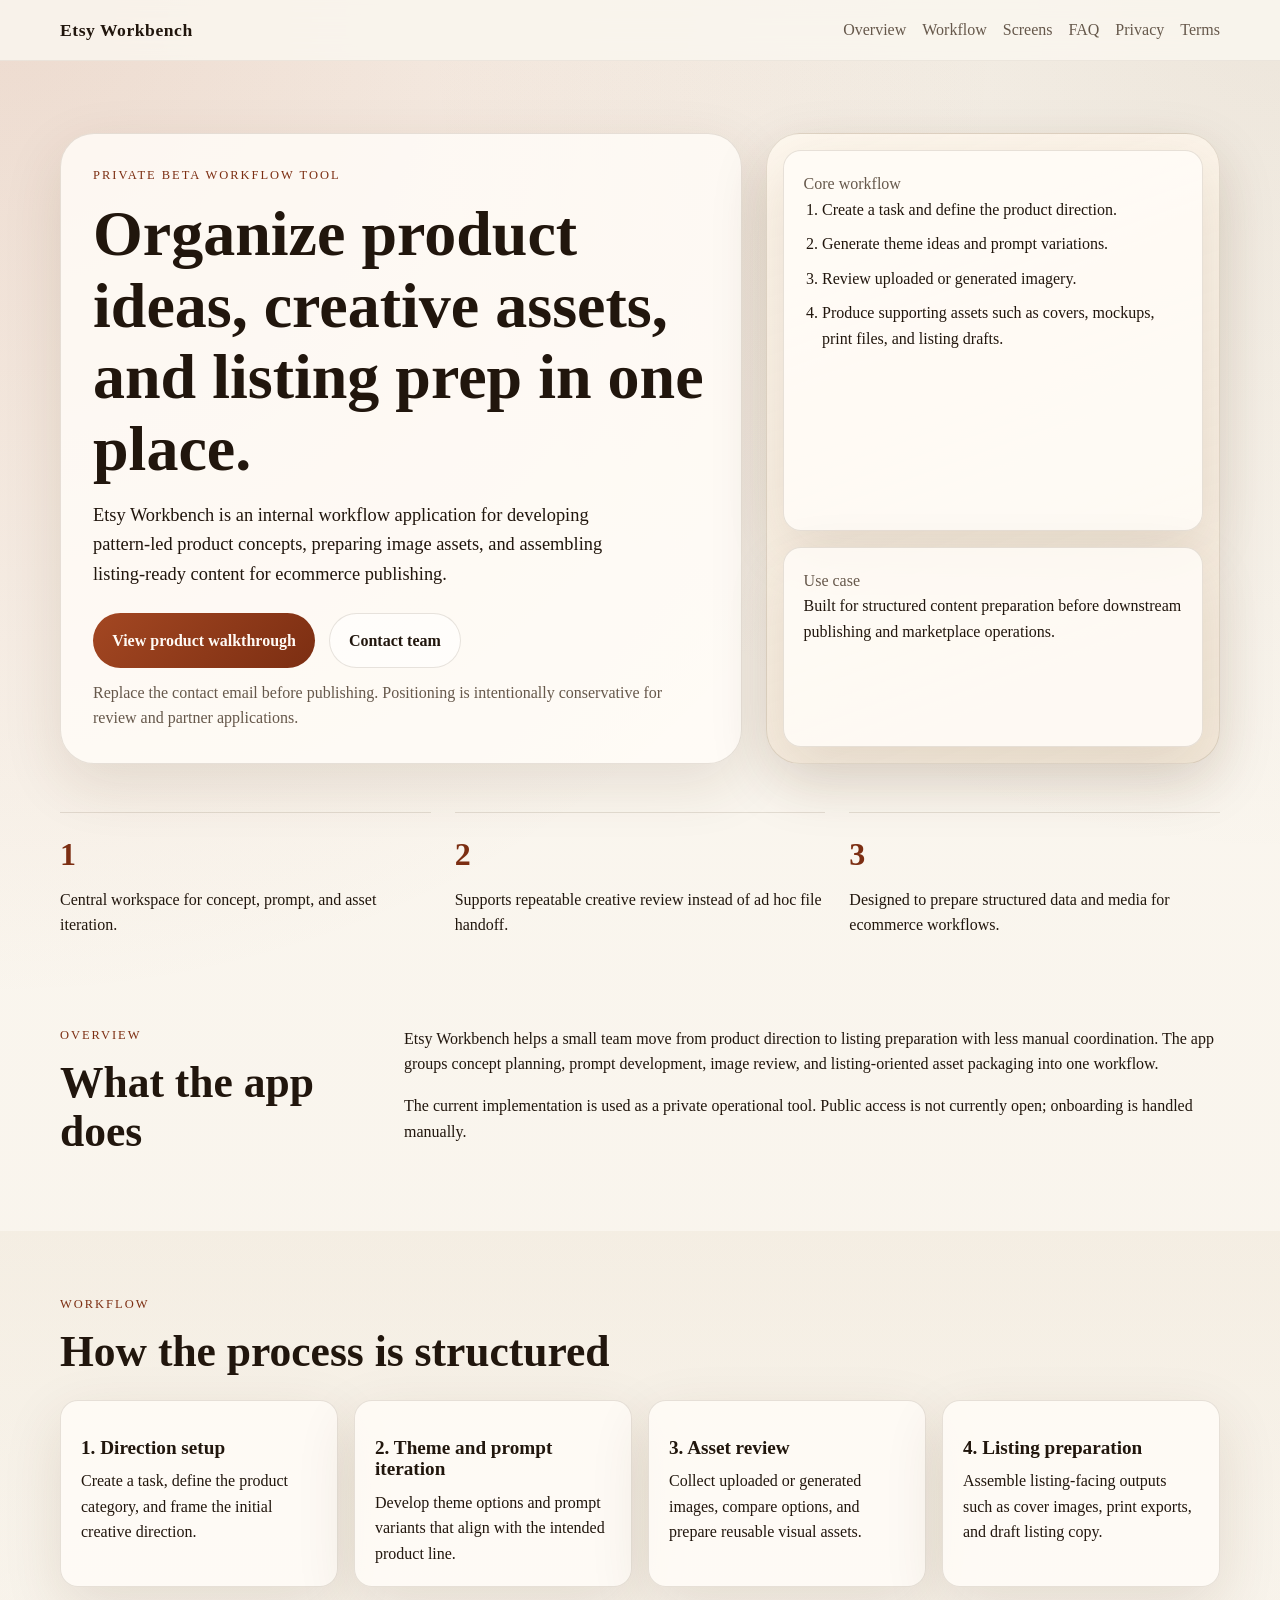
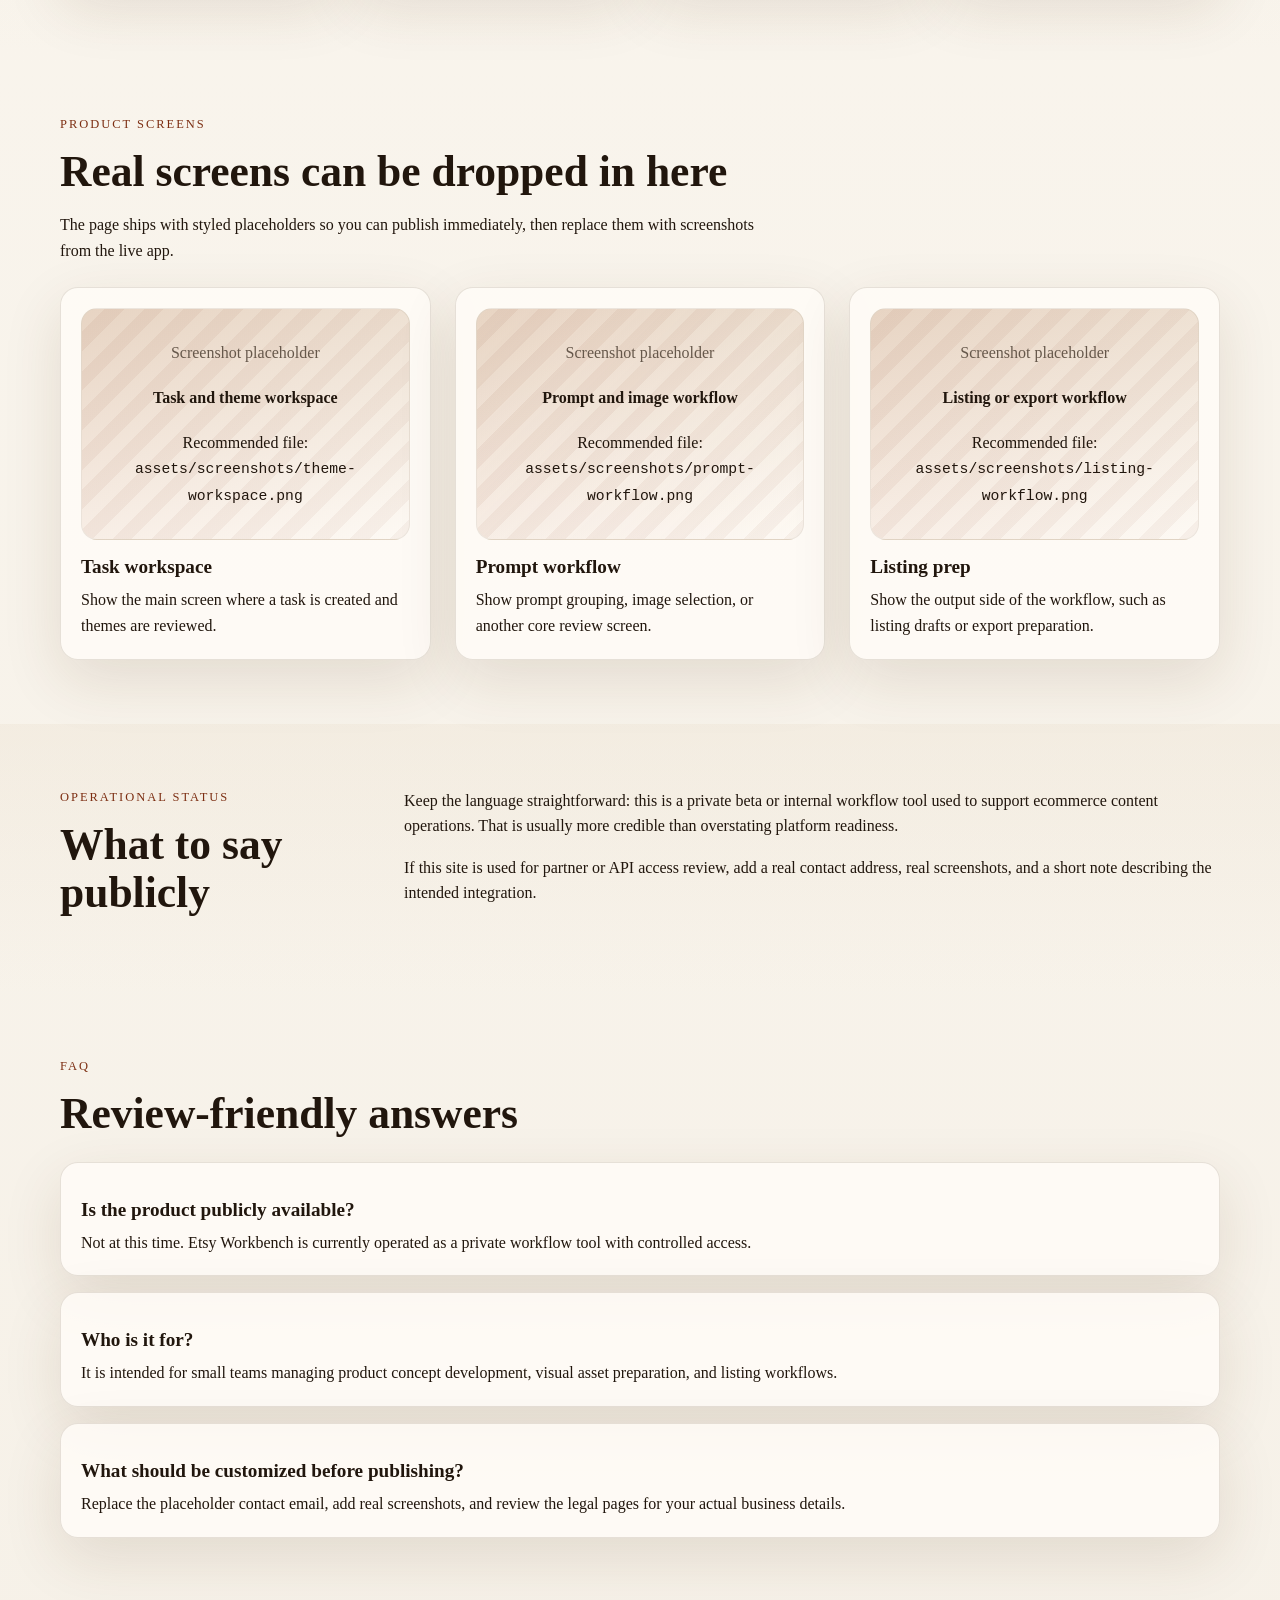
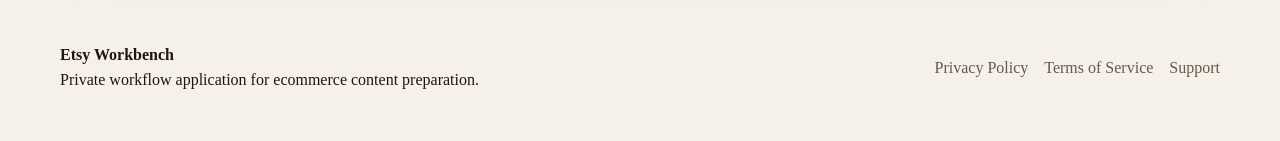
==== index.html @ a32ebbf1 "Initial landing site" ====
<!DOCTYPE html>
<html lang="en">
  <head>
    <meta charset="UTF-8" />
    <meta name="viewport" content="width=device-width, initial-scale=1.0" />
    <title>Etsy Workbench | Creative Workflow for Product Listings</title>
    <meta
      name="description"
      content="Etsy Workbench is a private workflow tool for shaping product concepts, generating creative assets, and preparing listing-ready content."
    />
    <link rel="stylesheet" href="./styles.css" />
  </head>
  <body>
    <header class="site-header">
      <div class="container nav-row">
        <a class="brand" href="#top">Etsy Workbench</a>
        <nav class="site-nav" aria-label="Primary">
          <a href="#overview">Overview</a>
          <a href="#workflow">Workflow</a>
          <a href="#screens">Screens</a>
          <a href="#faq">FAQ</a>
          <a href="./privacy.html">Privacy</a>
          <a href="./terms.html">Terms</a>
        </nav>
      </div>
    </header>

    <main id="top">
      <section class="hero">
        <div class="container hero-grid">
          <div class="hero-copy">
            <p class="eyebrow">Private beta workflow tool</p>
            <h1>Organize product ideas, creative assets, and listing prep in one place.</h1>
            <p class="lede">
              Etsy Workbench is an internal workflow application for developing pattern-led product concepts,
              preparing image assets, and assembling listing-ready content for ecommerce publishing.
            </p>
            <div class="hero-actions">
              <a class="button button-primary" href="#screens">View product walkthrough</a>
              <a class="button button-secondary" href="mailto:replace-with-real-email@example.com">Contact team</a>
            </div>
            <p class="note">
              Replace the contact email before publishing. Positioning is intentionally conservative for review and partner applications.
            </p>
          </div>
          <div class="hero-panel">
            <div class="panel-card panel-tall">
              <p class="panel-label">Core workflow</p>
              <ol class="workflow-list compact">
                <li>Create a task and define the product direction.</li>
                <li>Generate theme ideas and prompt variations.</li>
                <li>Review uploaded or generated imagery.</li>
                <li>Produce supporting assets such as covers, mockups, print files, and listing drafts.</li>
              </ol>
            </div>
            <div class="panel-card panel-short">
              <p class="panel-label">Use case</p>
              <p>
                Built for structured content preparation before downstream publishing and marketplace operations.
              </p>
            </div>
          </div>
        </div>
      </section>

      <section class="trust-strip">
        <div class="container trust-grid">
          <article>
            <span class="stat">1</span>
            <p>Central workspace for concept, prompt, and asset iteration.</p>
          </article>
          <article>
            <span class="stat">2</span>
            <p>Supports repeatable creative review instead of ad hoc file handoff.</p>
          </article>
          <article>
            <span class="stat">3</span>
            <p>Designed to prepare structured data and media for ecommerce workflows.</p>
          </article>
        </div>
      </section>

      <section class="section" id="overview">
        <div class="container section-grid">
          <div>
            <p class="eyebrow">Overview</p>
            <h2>What the app does</h2>
          </div>
          <div class="rich-copy">
            <p>
              Etsy Workbench helps a small team move from product direction to listing preparation with less manual coordination.
              The app groups concept planning, prompt development, image review, and listing-oriented asset packaging into one workflow.
            </p>
            <p>
              The current implementation is used as a private operational tool. Public access is not currently open; onboarding is handled manually.
            </p>
          </div>
        </div>
      </section>

      <section class="section section-alt" id="workflow">
        <div class="container">
          <div class="section-heading">
            <p class="eyebrow">Workflow</p>
            <h2>How the process is structured</h2>
          </div>
          <div class="cards-grid four-up">
            <article class="info-card">
              <h3>1. Direction setup</h3>
              <p>Create a task, define the product category, and frame the initial creative direction.</p>
            </article>
            <article class="info-card">
              <h3>2. Theme and prompt iteration</h3>
              <p>Develop theme options and prompt variants that align with the intended product line.</p>
            </article>
            <article class="info-card">
              <h3>3. Asset review</h3>
              <p>Collect uploaded or generated images, compare options, and prepare reusable visual assets.</p>
            </article>
            <article class="info-card">
              <h3>4. Listing preparation</h3>
              <p>Assemble listing-facing outputs such as cover images, print exports, and draft listing copy.</p>
            </article>
          </div>
        </div>
      </section>

      <section class="section" id="screens">
        <div class="container">
          <div class="section-heading">
            <p class="eyebrow">Product screens</p>
            <h2>Real screens can be dropped in here</h2>
            <p>
              The page ships with styled placeholders so you can publish immediately, then replace them with screenshots from the live app.
            </p>
          </div>
          <div class="screens-grid">
            <article class="screen-card">
              <div class="screen-frame">
                <div class="screen-placeholder">
                  <span>Screenshot placeholder</span>
                  <strong>Task and theme workspace</strong>
                  <p>Recommended file: <code>assets/screenshots/theme-workspace.png</code></p>
                </div>
              </div>
              <h3>Task workspace</h3>
              <p>Show the main screen where a task is created and themes are reviewed.</p>
            </article>
            <article class="screen-card">
              <div class="screen-frame">
                <div class="screen-placeholder">
                  <span>Screenshot placeholder</span>
                  <strong>Prompt and image workflow</strong>
                  <p>Recommended file: <code>assets/screenshots/prompt-workflow.png</code></p>
                </div>
              </div>
              <h3>Prompt workflow</h3>
              <p>Show prompt grouping, image selection, or another core review screen.</p>
            </article>
            <article class="screen-card">
              <div class="screen-frame">
                <div class="screen-placeholder">
                  <span>Screenshot placeholder</span>
                  <strong>Listing or export workflow</strong>
                  <p>Recommended file: <code>assets/screenshots/listing-workflow.png</code></p>
                </div>
              </div>
              <h3>Listing prep</h3>
              <p>Show the output side of the workflow, such as listing drafts or export preparation.</p>
            </article>
          </div>
        </div>
      </section>

      <section class="section section-alt">
        <div class="container section-grid">
          <div>
            <p class="eyebrow">Operational status</p>
            <h2>What to say publicly</h2>
          </div>
          <div class="rich-copy">
            <p>
              Keep the language straightforward: this is a private beta or internal workflow tool used to support ecommerce content operations.
              That is usually more credible than overstating platform readiness.
            </p>
            <p>
              If this site is used for partner or API access review, add a real contact address, real screenshots, and a short note describing the intended integration.
            </p>
          </div>
        </div>
      </section>

      <section class="section" id="faq">
        <div class="container">
          <div class="section-heading">
            <p class="eyebrow">FAQ</p>
            <h2>Review-friendly answers</h2>
          </div>
          <div class="faq-list">
            <article class="faq-item">
              <h3>Is the product publicly available?</h3>
              <p>Not at this time. Etsy Workbench is currently operated as a private workflow tool with controlled access.</p>
            </article>
            <article class="faq-item">
              <h3>Who is it for?</h3>
              <p>It is intended for small teams managing product concept development, visual asset preparation, and listing workflows.</p>
            </article>
            <article class="faq-item">
              <h3>What should be customized before publishing?</h3>
              <p>Replace the placeholder contact email, add real screenshots, and review the legal pages for your actual business details.</p>
            </article>
          </div>
        </div>
      </section>
    </main>

    <footer class="site-footer">
      <div class="container footer-row">
        <div>
          <strong>Etsy Workbench</strong>
          <p>Private workflow application for ecommerce content preparation.</p>
        </div>
        <div class="footer-links">
          <a href="./privacy.html">Privacy Policy</a>
          <a href="./terms.html">Terms of Service</a>
          <a href="mailto:replace-with-real-email@example.com">Support</a>
        </div>
      </div>
    </footer>
  </body>
</html>
---- styles.css ----
:root {
  --bg: #f6f1e8;
  --bg-strong: #e8dcc9;
  --surface: rgba(255, 252, 247, 0.84);
  --surface-strong: #fffaf1;
  --border: rgba(89, 63, 38, 0.14);
  --text: #21160d;
  --muted: #66584b;
  --accent: #a34722;
  --accent-dark: #7c2e12;
  --shadow: 0 20px 60px rgba(79, 47, 20, 0.12);
  --radius-lg: 28px;
  --radius-md: 18px;
  --radius-sm: 12px;
  --container: 1160px;
}

* {
  box-sizing: border-box;
}

html {
  scroll-behavior: smooth;
}

body {
  margin: 0;
  font-family: Georgia, "Times New Roman", serif;
  color: var(--text);
  background:
    radial-gradient(circle at top left, rgba(163, 71, 34, 0.16), transparent 28%),
    radial-gradient(circle at top right, rgba(135, 104, 67, 0.12), transparent 24%),
    linear-gradient(180deg, #fbf7f0 0%, var(--bg) 100%);
  line-height: 1.6;
}

img {
  max-width: 100%;
  display: block;
}

code {
  font-family: "SFMono-Regular", Consolas, "Liberation Mono", Menlo, monospace;
  font-size: 0.92em;
}

.container {
  width: min(calc(100% - 2rem), var(--container));
  margin: 0 auto;
}

.site-header {
  position: sticky;
  top: 0;
  z-index: 20;
  backdrop-filter: blur(14px);
  background: rgba(251, 247, 240, 0.82);
  border-bottom: 1px solid rgba(89, 63, 38, 0.08);
}

.simple-header {
  position: relative;
}

.nav-row,
.footer-row {
  display: flex;
  align-items: center;
  justify-content: space-between;
  gap: 1rem;
  padding: 1rem 0;
}

.brand {
  color: var(--text);
  text-decoration: none;
  font-size: 1.1rem;
  font-weight: 700;
  letter-spacing: 0.03em;
}

.site-nav,
.footer-links {
  display: flex;
  flex-wrap: wrap;
  gap: 1rem;
}

.site-nav a,
.footer-links a {
  color: var(--muted);
  text-decoration: none;
}

.site-nav a:hover,
.footer-links a:hover,
.brand:hover {
  color: var(--accent-dark);
}

.hero {
  padding: 4.5rem 0 2rem;
}

.hero-grid,
.section-grid,
.trust-grid,
.screens-grid {
  display: grid;
  gap: 1.5rem;
}

.hero-grid {
  grid-template-columns: minmax(0, 1.35fr) minmax(300px, 0.9fr);
  align-items: stretch;
}

.hero-copy,
.hero-panel,
.info-card,
.screen-card,
.panel-card,
.legal-shell,
.faq-item {
  background: var(--surface);
  border: 1px solid var(--border);
  box-shadow: var(--shadow);
}

.hero-copy,
.legal-shell {
  border-radius: calc(var(--radius-lg) + 6px);
  padding: 2rem;
}

.hero-panel {
  border-radius: calc(var(--radius-lg) + 6px);
  padding: 1rem;
  display: grid;
  gap: 1rem;
  background:
    linear-gradient(160deg, rgba(255, 248, 238, 0.92), rgba(243, 231, 214, 0.76));
}

.panel-card,
.info-card,
.screen-card,
.faq-item {
  border-radius: var(--radius-md);
  padding: 1.25rem;
}

.panel-tall {
  min-height: 300px;
}

.panel-short {
  min-height: 120px;
}

.eyebrow {
  margin: 0 0 0.75rem;
  text-transform: uppercase;
  letter-spacing: 0.16em;
  font-size: 0.78rem;
  color: var(--accent-dark);
}

h1,
h2,
h3 {
  margin-top: 0;
  line-height: 1.12;
}

h1 {
  font-size: clamp(2.6rem, 5vw, 5rem);
  margin-bottom: 1rem;
}

h2 {
  font-size: clamp(2rem, 3.4vw, 3.2rem);
  margin-bottom: 0.75rem;
}

h3 {
  font-size: 1.2rem;
  margin-bottom: 0.6rem;
}

.lede {
  font-size: 1.15rem;
  max-width: 56ch;
}

.note,
.panel-label,
.screen-placeholder span,
.legal-shell .note {
  color: var(--muted);
}

.hero-actions {
  display: flex;
  flex-wrap: wrap;
  gap: 0.85rem;
  margin: 1.5rem 0 0.75rem;
}

.button {
  display: inline-flex;
  align-items: center;
  justify-content: center;
  min-height: 48px;
  padding: 0.85rem 1.2rem;
  border-radius: 999px;
  text-decoration: none;
  font-weight: 700;
}

.button-primary {
  color: #fffaf5;
  background: linear-gradient(135deg, var(--accent), var(--accent-dark));
}

.button-secondary {
  color: var(--text);
  background: rgba(255, 255, 255, 0.55);
  border: 1px solid var(--border);
}

.trust-strip {
  padding: 1rem 0 0.5rem;
}

.trust-grid {
  grid-template-columns: repeat(3, minmax(0, 1fr));
}

.trust-grid article {
  padding: 1rem 0;
  border-top: 1px solid rgba(89, 63, 38, 0.14);
}

.stat {
  display: inline-block;
  font-size: 2rem;
  font-weight: 700;
  color: var(--accent-dark);
  margin-bottom: 0.4rem;
}

.section {
  padding: 4rem 0;
}

.section-alt {
  background: linear-gradient(180deg, rgba(232, 220, 201, 0.28), rgba(255, 252, 247, 0));
}

.section-grid {
  grid-template-columns: 320px minmax(0, 1fr);
  align-items: start;
}

.section-heading {
  max-width: 720px;
  margin-bottom: 1.5rem;
}

.rich-copy {
  display: grid;
  gap: 1rem;
}

.cards-grid {
  display: grid;
  gap: 1rem;
}

.four-up {
  grid-template-columns: repeat(4, minmax(0, 1fr));
}

.workflow-list {
  margin: 0;
  padding-left: 1.15rem;
}

.compact li + li {
  margin-top: 0.55rem;
}

.screens-grid {
  grid-template-columns: repeat(3, minmax(0, 1fr));
}

.screen-frame {
  border-radius: 16px;
  overflow: hidden;
  background: linear-gradient(180deg, #efe4d5, #fdf8f1);
  border: 1px solid rgba(89, 63, 38, 0.1);
  min-height: 230px;
}

.screen-placeholder {
  min-height: 230px;
  display: grid;
  place-items: center;
  text-align: center;
  padding: 1.5rem;
  gap: 0.35rem;
  background:
    linear-gradient(135deg, rgba(163, 71, 34, 0.1), rgba(255, 255, 255, 0.2)),
    repeating-linear-gradient(
      -45deg,
      rgba(124, 46, 18, 0.06),
      rgba(124, 46, 18, 0.06) 14px,
      transparent 14px,
      transparent 28px
    );
}

.screen-card p,
.info-card p,
.faq-item p,
.footer-row p,
.rich-copy p,
.legal-section p,
.trust-grid p,
.panel-card p,
.lede,
.note {
  margin: 0;
}

.screen-card h3,
.faq-item h3,
.info-card h3 {
  margin-top: 1rem;
}

.faq-list {
  display: grid;
  gap: 1rem;
}

.site-footer {
  padding: 1.5rem 0 2rem;
}

.legal-main {
  padding: 3rem 0 4rem;
}

.legal-shell {
  max-width: 820px;
}

.legal-section + .legal-section {
  margin-top: 1.5rem;
}

@media (max-width: 1024px) {
  .hero-grid,
  .section-grid,
  .four-up,
  .screens-grid,
  .trust-grid {
    grid-template-columns: 1fr;
  }

  .hero {
    padding-top: 3rem;
  }
}

@media (max-width: 720px) {
  .nav-row,
  .footer-row,
  .site-nav,
  .footer-links,
  .hero-actions {
    align-items: flex-start;
  }

  .nav-row,
  .footer-row {
    flex-direction: column;
  }

  .hero-copy,
  .legal-shell,
  .panel-card,
  .info-card,
  .screen-card,
  .faq-item {
    padding: 1.1rem;
  }

  h1 {
    font-size: 2.5rem;
  }

  h2 {
    font-size: 2rem;
  }
}
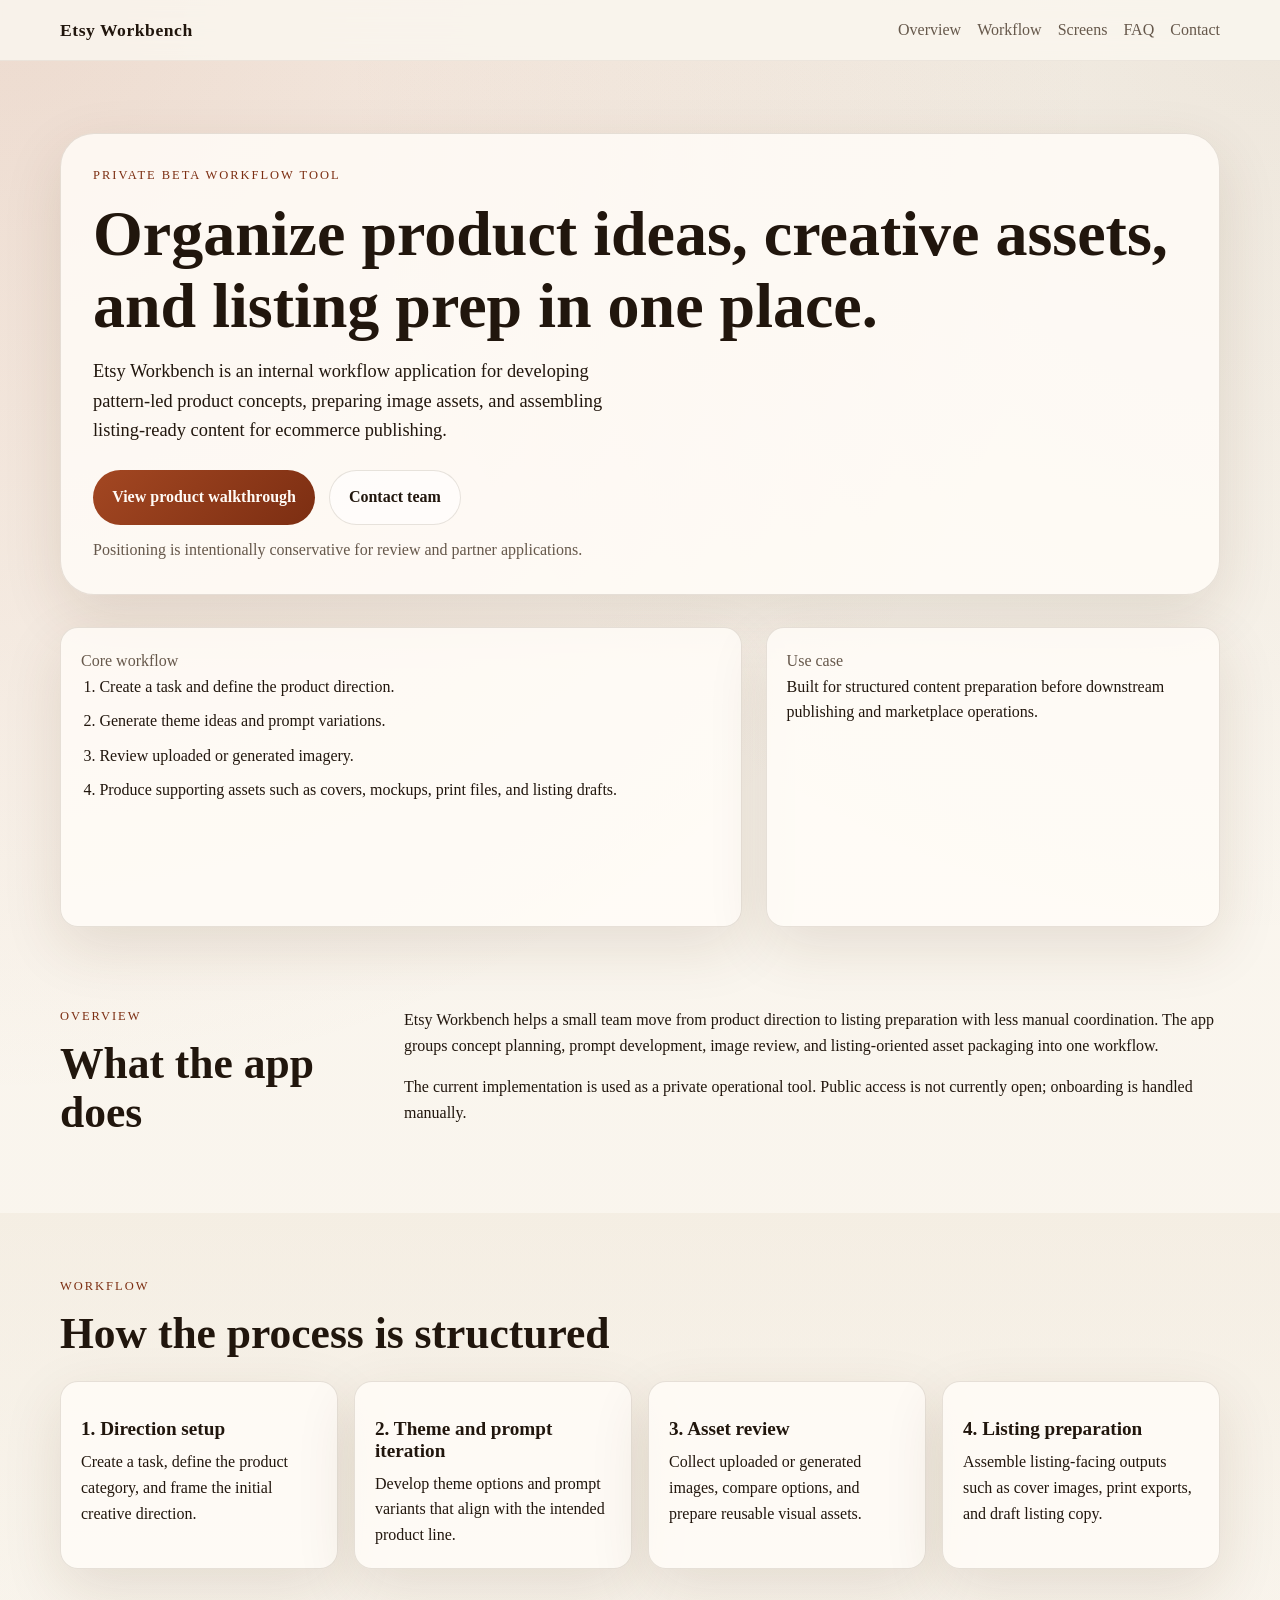
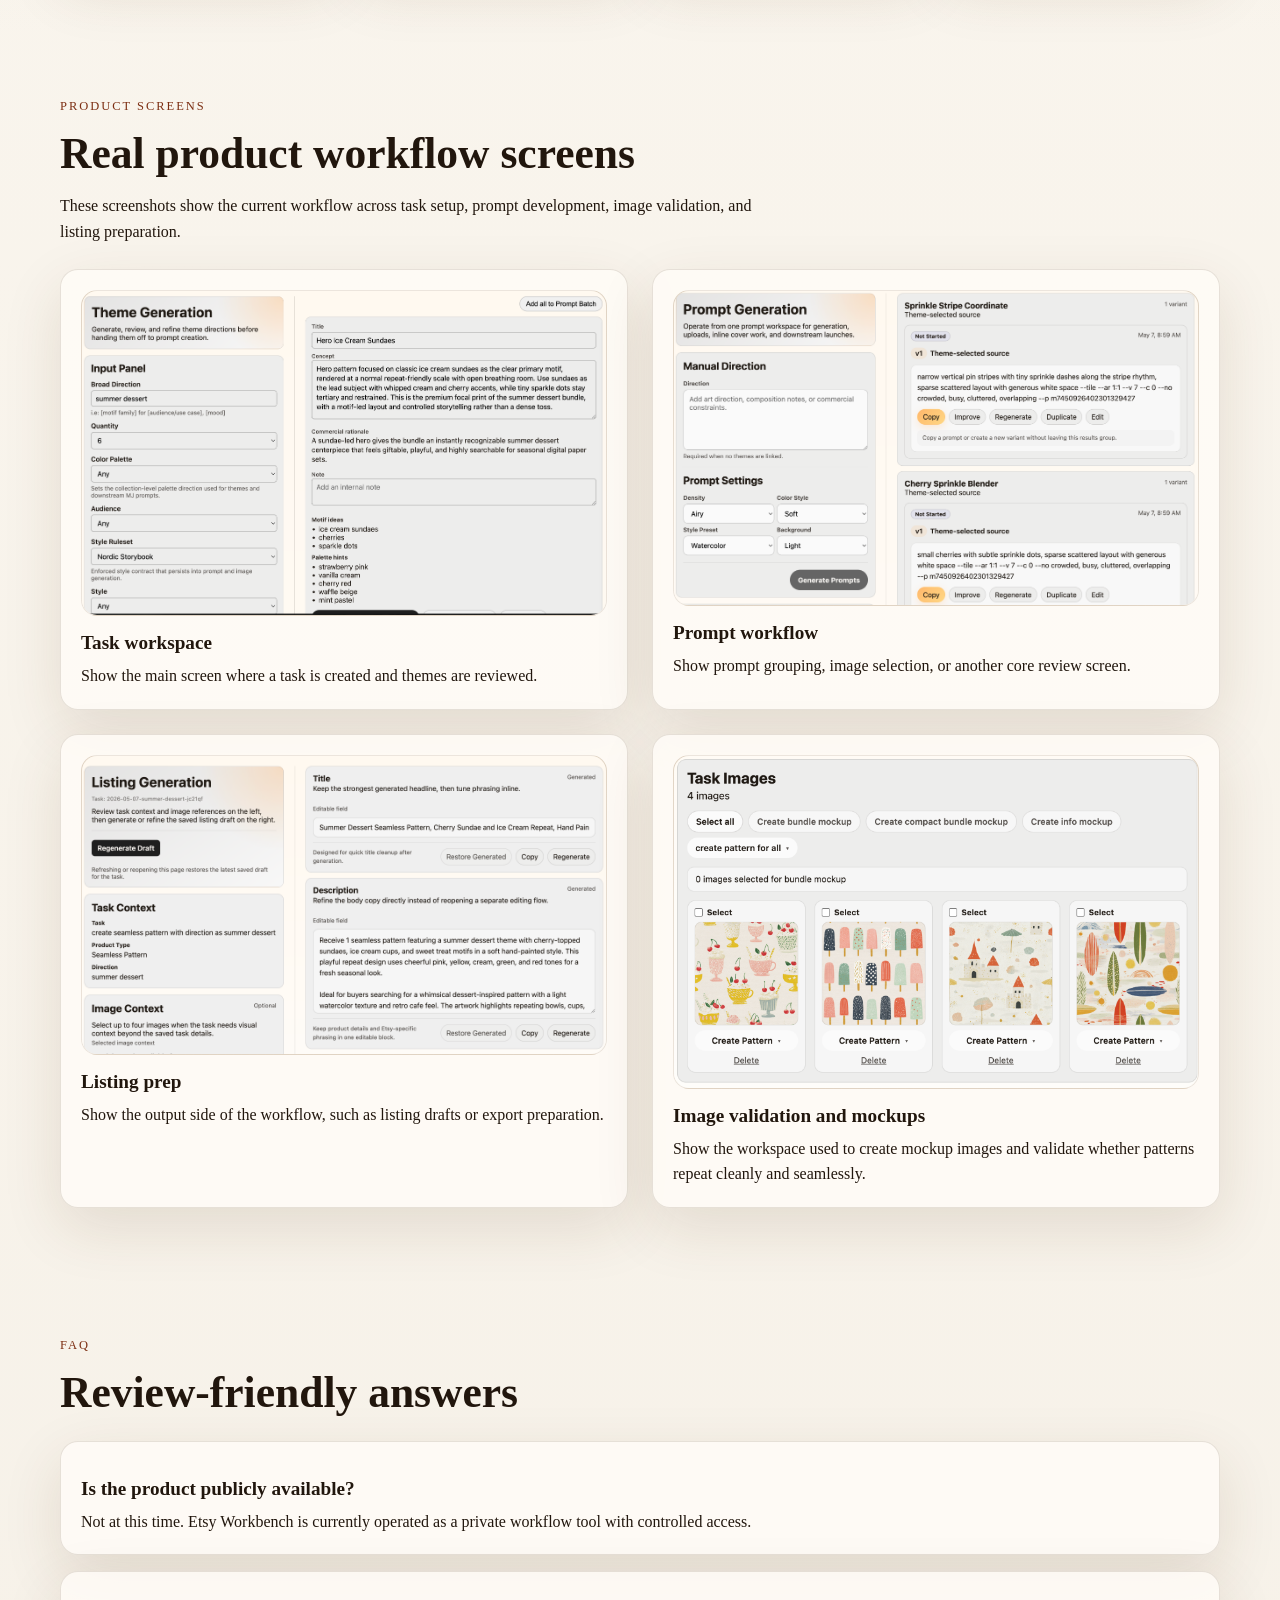
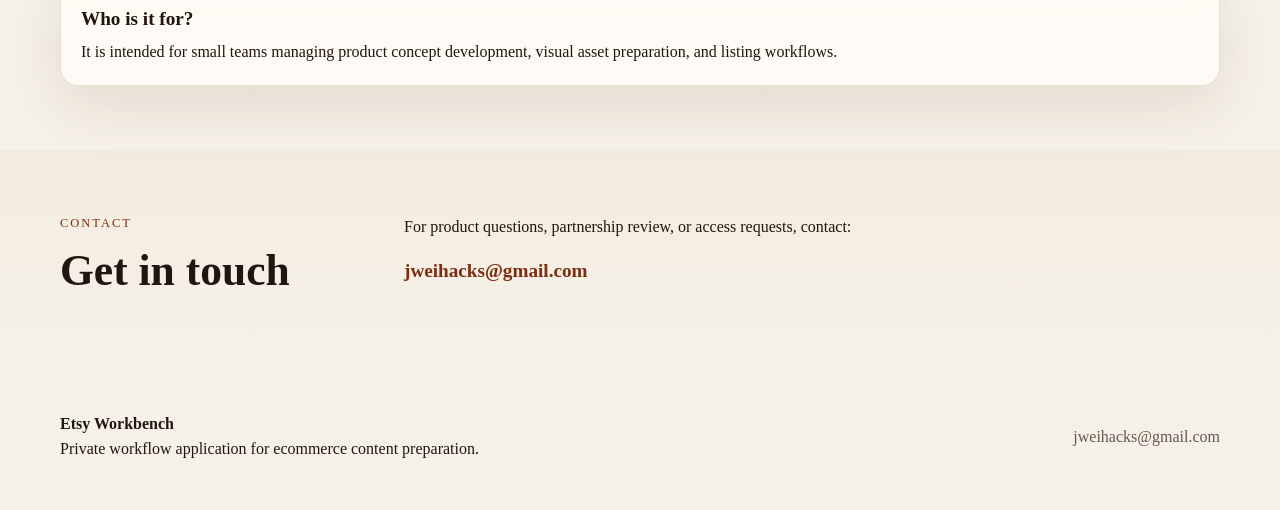
==== commit 90e6516d: "refine UX" ====
--- a/index.html
+++ b/index.html
@@ -19,15 +19,14 @@
           <a href="#workflow">Workflow</a>
           <a href="#screens">Screens</a>
           <a href="#faq">FAQ</a>
-          <a href="./privacy.html">Privacy</a>
-          <a href="./terms.html">Terms</a>
+          <a href="#contact">Contact</a>
         </nav>
       </div>
     </header>
 
     <main id="top">
       <section class="hero">
-        <div class="container hero-grid">
+        <div class="container">
           <div class="hero-copy">
             <p class="eyebrow">Private beta workflow tool</p>
             <h1>Organize product ideas, creative assets, and listing prep in one place.</h1>
@@ -37,46 +36,30 @@
             </p>
             <div class="hero-actions">
               <a class="button button-primary" href="#screens">View product walkthrough</a>
-              <a class="button button-secondary" href="mailto:replace-with-real-email@example.com">Contact team</a>
+              <a class="button button-secondary" href="mailto:jweihacks@gmail.com">Contact team</a>
             </div>
-            <p class="note">
-              Replace the contact email before publishing. Positioning is intentionally conservative for review and partner applications.
-            </p>
-          </div>
-          <div class="hero-panel">
-            <div class="panel-card panel-tall">
-              <p class="panel-label">Core workflow</p>
-              <ol class="workflow-list compact">
-                <li>Create a task and define the product direction.</li>
-                <li>Generate theme ideas and prompt variations.</li>
-                <li>Review uploaded or generated imagery.</li>
-                <li>Produce supporting assets such as covers, mockups, print files, and listing drafts.</li>
-              </ol>
-            </div>
-            <div class="panel-card panel-short">
-              <p class="panel-label">Use case</p>
-              <p>
-                Built for structured content preparation before downstream publishing and marketplace operations.
-              </p>
-            </div>
-          </div>
-        </div>
-      </section>
-
-      <section class="trust-strip">
-        <div class="container trust-grid">
-          <article>
-            <span class="stat">1</span>
-            <p>Central workspace for concept, prompt, and asset iteration.</p>
-          </article>
-          <article>
-            <span class="stat">2</span>
-            <p>Supports repeatable creative review instead of ad hoc file handoff.</p>
-          </article>
-          <article>
-            <span class="stat">3</span>
-            <p>Designed to prepare structured data and media for ecommerce workflows.</p>
-          </article>
+            <p class="note">Positioning is intentionally conservative for review and partner applications.</p>
+          </div>
+        </div>
+      </section>
+
+      <section class="hero-support">
+        <div class="container hero-support-grid">
+          <div class="panel-card panel-tall">
+            <p class="panel-label">Core workflow</p>
+            <ol class="workflow-list compact">
+              <li>Create a task and define the product direction.</li>
+              <li>Generate theme ideas and prompt variations.</li>
+              <li>Review uploaded or generated imagery.</li>
+              <li>Produce supporting assets such as covers, mockups, print files, and listing drafts.</li>
+            </ol>
+          </div>
+          <div class="panel-card panel-short">
+            <p class="panel-label">Use case</p>
+            <p>
+              Built for structured content preparation before downstream publishing and marketplace operations.
+            </p>
+          </div>
         </div>
       </section>
 
@@ -129,63 +112,56 @@
         <div class="container">
           <div class="section-heading">
             <p class="eyebrow">Product screens</p>
-            <h2>Real screens can be dropped in here</h2>
-            <p>
-              The page ships with styled placeholders so you can publish immediately, then replace them with screenshots from the live app.
+            <h2>Real product workflow screens</h2>
+            <p>
+              These screenshots show the current workflow across task setup, prompt development, image validation, and listing preparation.
             </p>
           </div>
           <div class="screens-grid">
             <article class="screen-card">
               <div class="screen-frame">
-                <div class="screen-placeholder">
-                  <span>Screenshot placeholder</span>
-                  <strong>Task and theme workspace</strong>
-                  <p>Recommended file: <code>assets/screenshots/theme-workspace.png</code></p>
-                </div>
+                <img
+                  class="screen-image"
+                  src="./assets/screenshots/theme-workspace.png"
+                  alt="Etsy Workbench task and theme workspace"
+                />
               </div>
               <h3>Task workspace</h3>
               <p>Show the main screen where a task is created and themes are reviewed.</p>
             </article>
             <article class="screen-card">
               <div class="screen-frame">
-                <div class="screen-placeholder">
-                  <span>Screenshot placeholder</span>
-                  <strong>Prompt and image workflow</strong>
-                  <p>Recommended file: <code>assets/screenshots/prompt-workflow.png</code></p>
-                </div>
+                <img
+                  class="screen-image"
+                  src="./assets/screenshots/prompt-workflow.png"
+                  alt="Etsy Workbench prompt and image workflow"
+                />
               </div>
               <h3>Prompt workflow</h3>
               <p>Show prompt grouping, image selection, or another core review screen.</p>
             </article>
             <article class="screen-card">
               <div class="screen-frame">
-                <div class="screen-placeholder">
-                  <span>Screenshot placeholder</span>
-                  <strong>Listing or export workflow</strong>
-                  <p>Recommended file: <code>assets/screenshots/listing-workflow.png</code></p>
-                </div>
+                <img
+                  class="screen-image"
+                  src="./assets/screenshots/listing-workflow.png"
+                  alt="Etsy Workbench listing preparation workflow"
+                />
               </div>
               <h3>Listing prep</h3>
               <p>Show the output side of the workflow, such as listing drafts or export preparation.</p>
             </article>
-          </div>
-        </div>
-      </section>
-
-      <section class="section section-alt">
-        <div class="container section-grid">
-          <div>
-            <p class="eyebrow">Operational status</p>
-            <h2>What to say publicly</h2>
-          </div>
-          <div class="rich-copy">
-            <p>
-              Keep the language straightforward: this is a private beta or internal workflow tool used to support ecommerce content operations.
-              That is usually more credible than overstating platform readiness.
-            </p>
-            <p>
-              If this site is used for partner or API access review, add a real contact address, real screenshots, and a short note describing the intended integration.
-            </p>
+            <article class="screen-card">
+              <div class="screen-frame">
+                <img
+                  class="screen-image"
+                  src="./assets/screenshots/task-images-workspace.png"
+                  alt="Etsy Workbench task images workspace for mockup generation and seamless repeat validation"
+                />
+              </div>
+              <h3>Image validation and mockups</h3>
+              <p>Show the workspace used to create mockup images and validate whether patterns repeat cleanly and seamlessly.</p>
+            </article>
           </div>
         </div>
       </section>
@@ -205,10 +181,23 @@
               <h3>Who is it for?</h3>
               <p>It is intended for small teams managing product concept development, visual asset preparation, and listing workflows.</p>
             </article>
-            <article class="faq-item">
-              <h3>What should be customized before publishing?</h3>
-              <p>Replace the placeholder contact email, add real screenshots, and review the legal pages for your actual business details.</p>
-            </article>
+          </div>
+        </div>
+      </section>
+
+      <section class="section section-alt" id="contact">
+        <div class="container section-grid">
+          <div>
+            <p class="eyebrow">Contact</p>
+            <h2>Get in touch</h2>
+          </div>
+          <div class="rich-copy">
+            <p>
+              For product questions, partnership review, or access requests, contact:
+            </p>
+            <p class="contact-email">
+              <a href="mailto:jweihacks@gmail.com">jweihacks@gmail.com</a>
+            </p>
           </div>
         </div>
       </section>
@@ -221,9 +210,7 @@
           <p>Private workflow application for ecommerce content preparation.</p>
         </div>
         <div class="footer-links">
-          <a href="./privacy.html">Privacy Policy</a>
-          <a href="./terms.html">Terms of Service</a>
-          <a href="mailto:replace-with-real-email@example.com">Support</a>
+          <a href="mailto:jweihacks@gmail.com">jweihacks@gmail.com</a>
         </div>
       </div>
     </footer>
--- a/styles.css
+++ b/styles.css
@@ -103,6 +103,7 @@
 }
 
 .hero-grid,
+.hero-support-grid,
 .section-grid,
 .trust-grid,
 .screens-grid {
@@ -112,6 +113,15 @@
 
 .hero-grid {
   grid-template-columns: minmax(0, 1.35fr) minmax(300px, 0.9fr);
+  align-items: stretch;
+}
+
+.hero-support {
+  padding: 0 0 1rem;
+}
+
+.hero-support-grid {
+  grid-template-columns: minmax(0, 1.35fr) minmax(280px, 0.9fr);
   align-items: stretch;
 }
 
@@ -292,7 +302,7 @@
 }
 
 .screens-grid {
-  grid-template-columns: repeat(3, minmax(0, 1fr));
+  grid-template-columns: repeat(2, minmax(0, 1fr));
 }
 
 .screen-frame {
@@ -301,6 +311,14 @@
   background: linear-gradient(180deg, #efe4d5, #fdf8f1);
   border: 1px solid rgba(89, 63, 38, 0.1);
   min-height: 230px;
+}
+
+.screen-image {
+  width: 100%;
+  height: 100%;
+  min-height: 230px;
+  object-fit: cover;
+  object-position: top center;
 }
 
 .screen-placeholder {
@@ -349,6 +367,17 @@
   padding: 1.5rem 0 2rem;
 }
 
+.contact-email a {
+  color: var(--accent-dark);
+  font-size: 1.2rem;
+  font-weight: 700;
+  text-decoration: none;
+}
+
+.contact-email a:hover {
+  color: var(--accent);
+}
+
 .legal-main {
   padding: 3rem 0 4rem;
 }
@@ -357,12 +386,23 @@
   max-width: 820px;
 }
 
+.legal-shell h1 {
+  font-size: clamp(2rem, 3vw, 2.7rem);
+  margin-bottom: 0.75rem;
+}
+
+.legal-shell h2 {
+  font-size: clamp(1.05rem, 1.5vw, 1.3rem);
+  margin-bottom: 0.45rem;
+}
+
 .legal-section + .legal-section {
   margin-top: 1.5rem;
 }
 
 @media (max-width: 1024px) {
   .hero-grid,
+  .hero-support-grid,
   .section-grid,
   .four-up,
   .screens-grid,
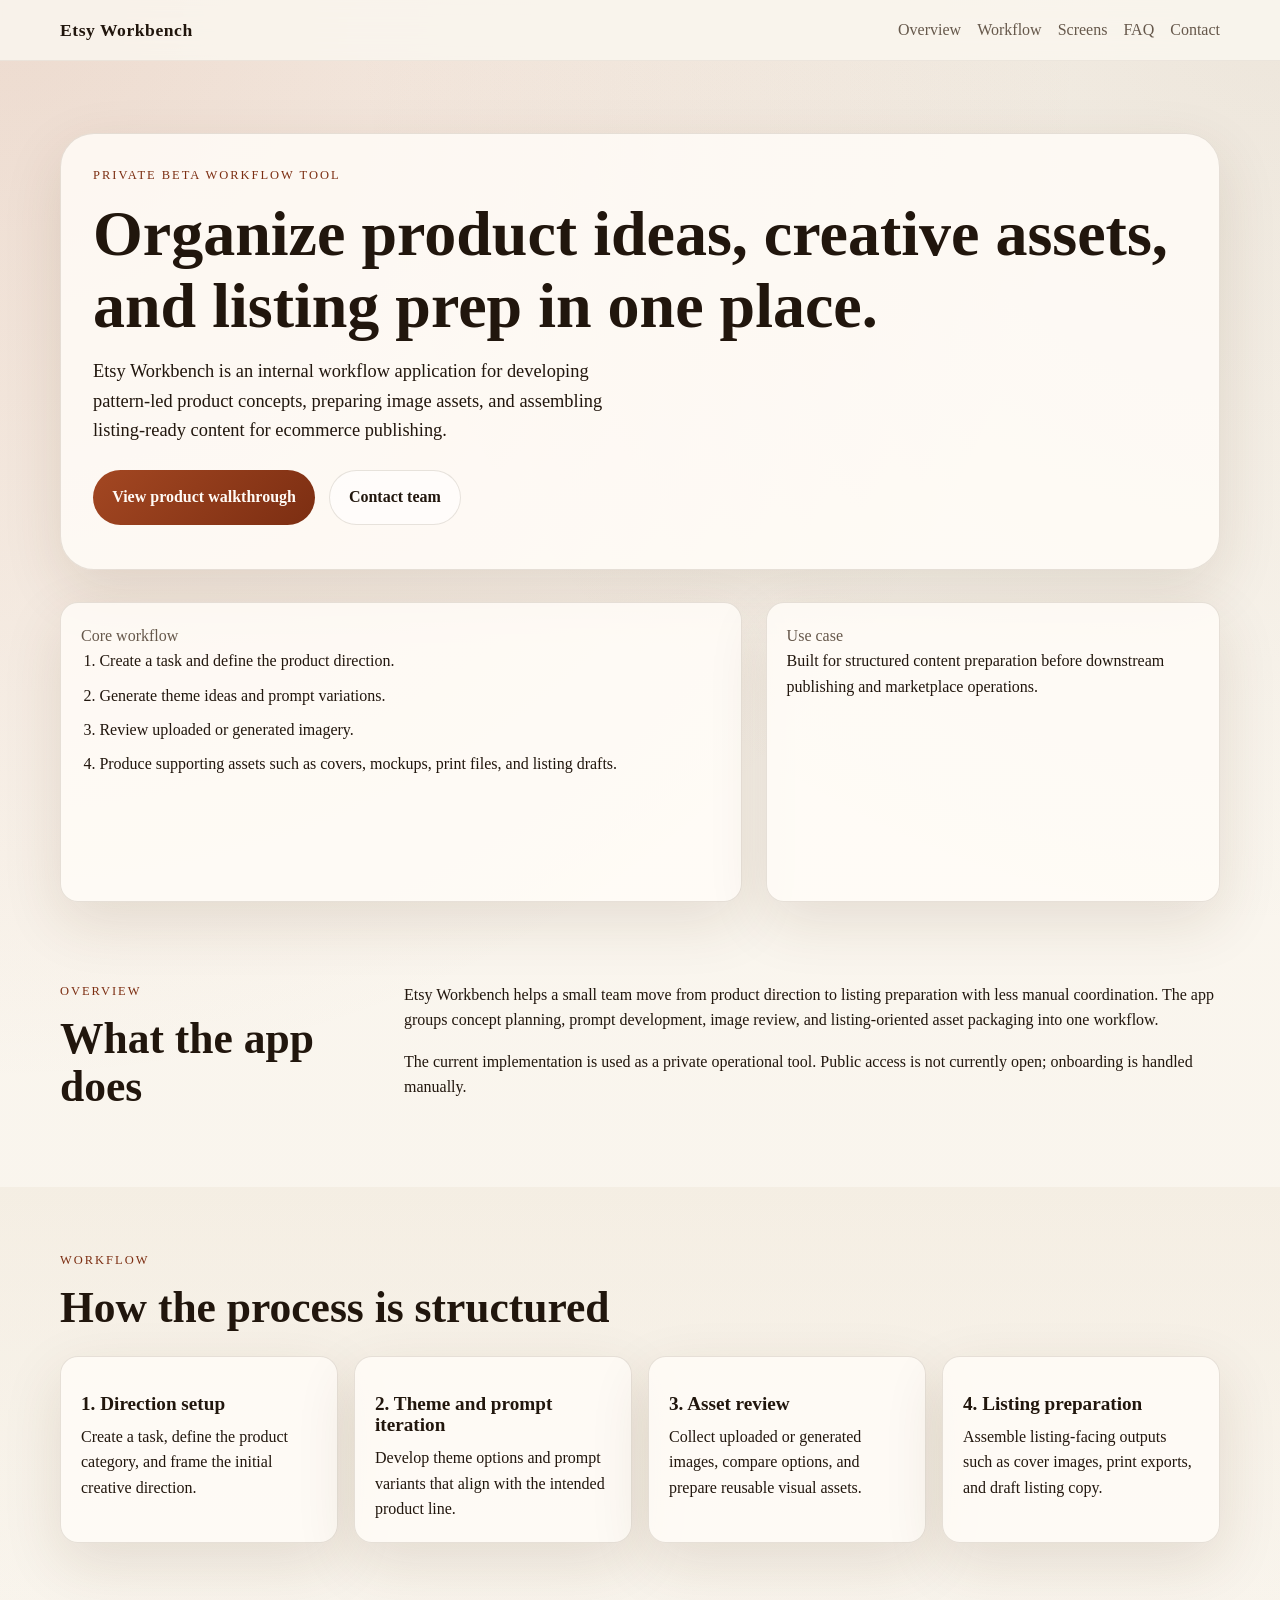
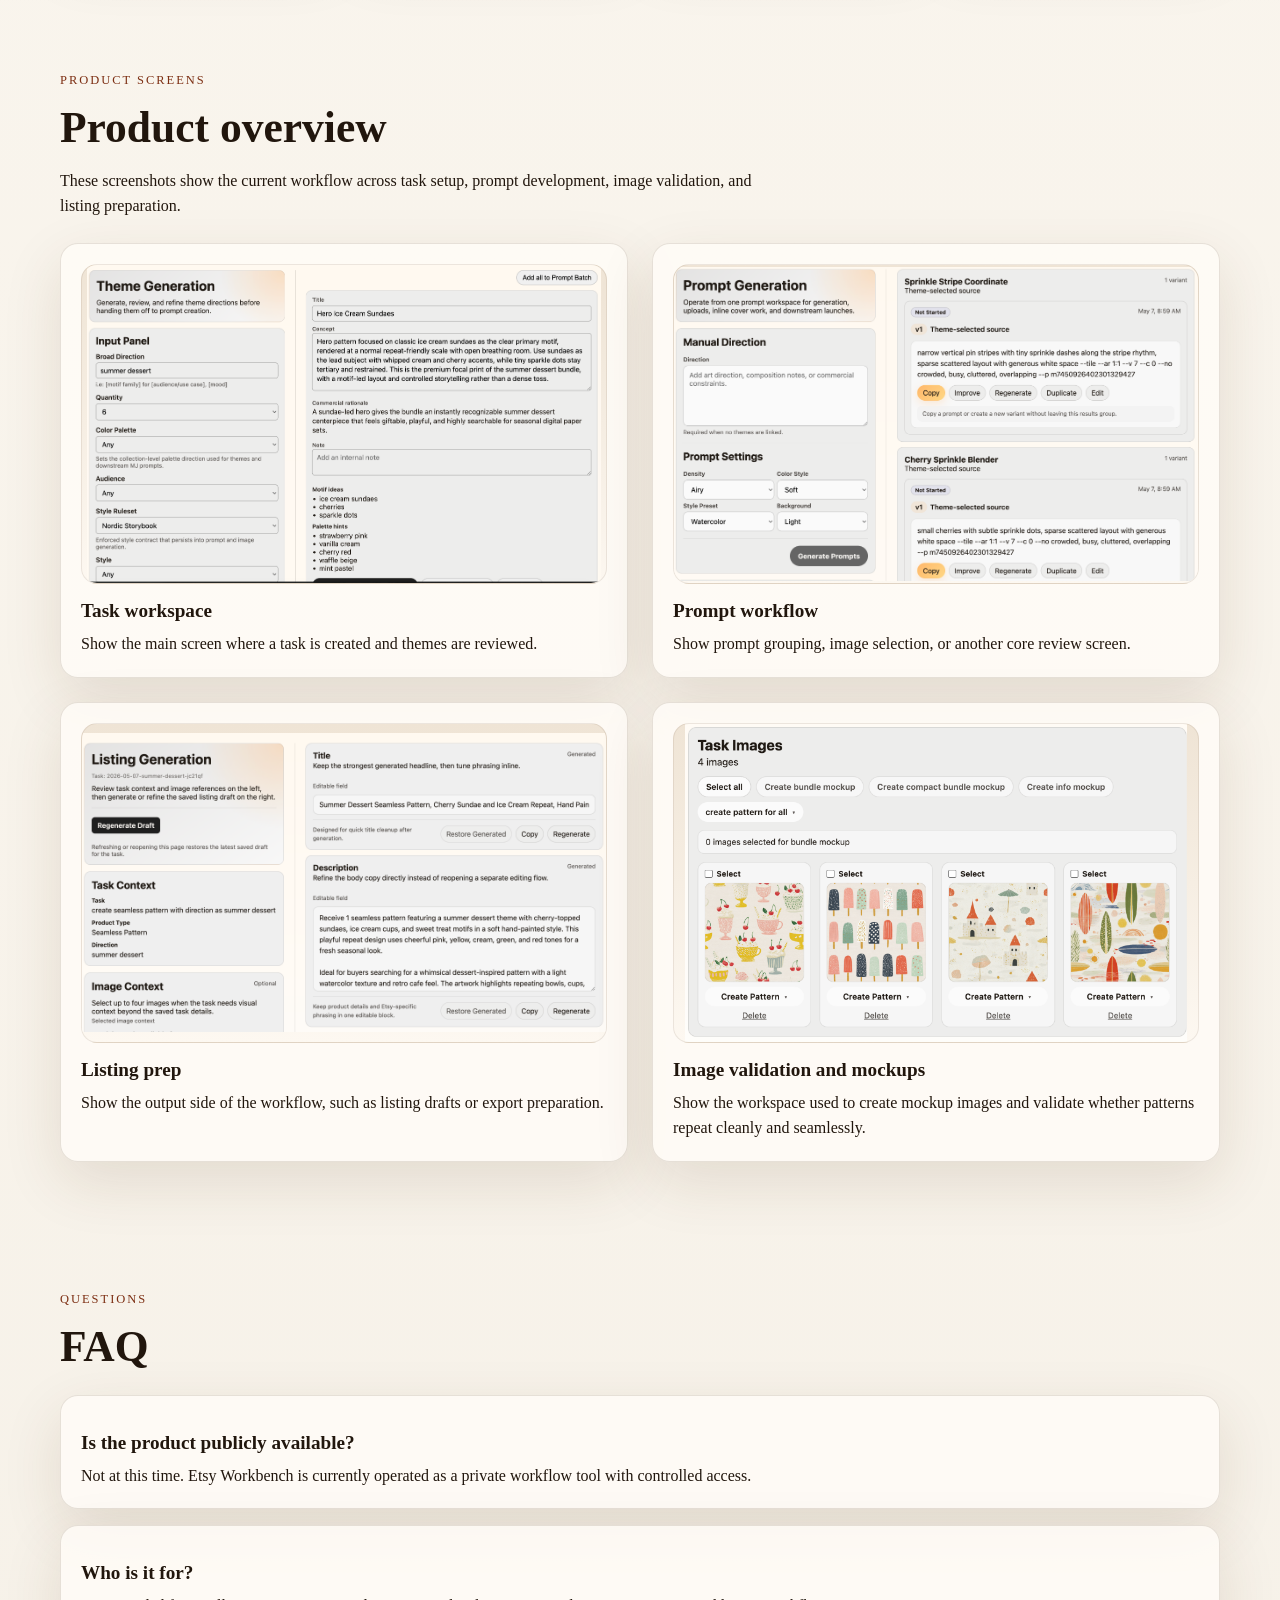
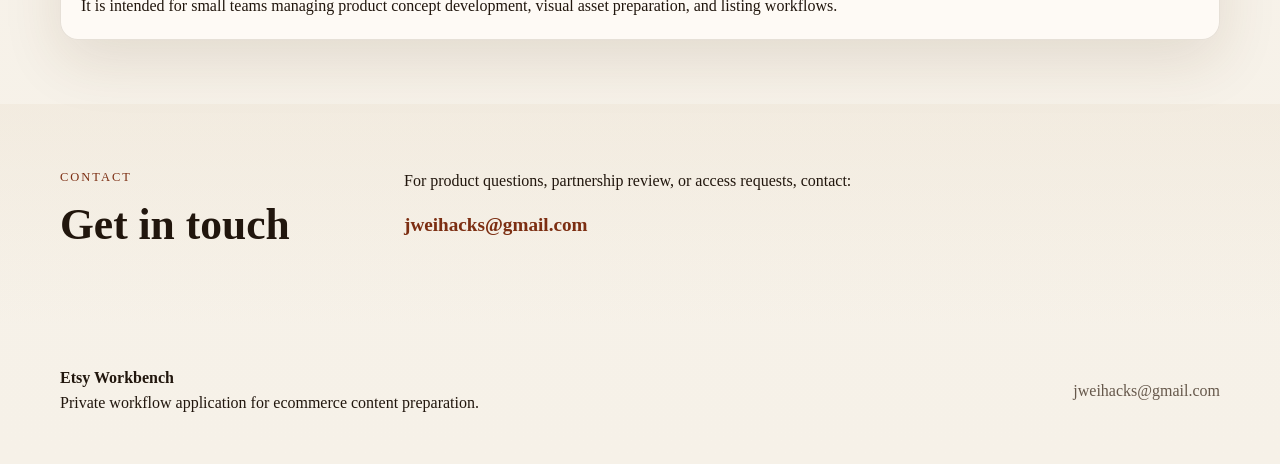
==== commit 992033dc: "polish text" ====
--- a/index.html
+++ b/index.html
@@ -38,7 +38,6 @@
               <a class="button button-primary" href="#screens">View product walkthrough</a>
               <a class="button button-secondary" href="mailto:jweihacks@gmail.com">Contact team</a>
             </div>
-            <p class="note">Positioning is intentionally conservative for review and partner applications.</p>
           </div>
         </div>
       </section>
@@ -112,7 +111,7 @@
         <div class="container">
           <div class="section-heading">
             <p class="eyebrow">Product screens</p>
-            <h2>Real product workflow screens</h2>
+            <h2>Product overview</h2>
             <p>
               These screenshots show the current workflow across task setup, prompt development, image validation, and listing preparation.
             </p>
@@ -169,8 +168,8 @@
       <section class="section" id="faq">
         <div class="container">
           <div class="section-heading">
-            <p class="eyebrow">FAQ</p>
-            <h2>Review-friendly answers</h2>
+            <p class="eyebrow">Questions</p>
+            <h2>FAQ</h2>
           </div>
           <div class="faq-list">
             <article class="faq-item">
@@ -192,9 +191,11 @@
             <h2>Get in touch</h2>
           </div>
           <div class="rich-copy">
-            <p>
-              For product questions, partnership review, or access requests, contact:
-            </p>
+            <div class="contact-copy">
+              <p>
+                For product questions, partnership review, or access requests, contact:
+              </p>
+            </div>
             <p class="contact-email">
               <a href="mailto:jweihacks@gmail.com">jweihacks@gmail.com</a>
             </p>
--- a/styles.css
+++ b/styles.css
@@ -210,6 +210,11 @@
   color: var(--muted);
 }
 
+.panel-label {
+  display: block;
+  margin-bottom: 0.85rem;
+}
+
 .hero-actions {
   display: flex;
   flex-wrap: wrap;
@@ -310,15 +315,17 @@
   overflow: hidden;
   background: linear-gradient(180deg, #efe4d5, #fdf8f1);
   border: 1px solid rgba(89, 63, 38, 0.1);
-  min-height: 230px;
+  height: 320px;
+  display: flex;
+  align-items: center;
+  justify-content: center;
 }
 
 .screen-image {
   width: 100%;
   height: 100%;
-  min-height: 230px;
-  object-fit: cover;
-  object-position: top center;
+  object-fit: contain;
+  object-position: center;
 }
 
 .screen-placeholder {
@@ -374,6 +381,10 @@
   text-decoration: none;
 }
 
+.contact-copy {
+  width: 100%;
+}
+
 .contact-email a:hover {
   color: var(--accent);
 }
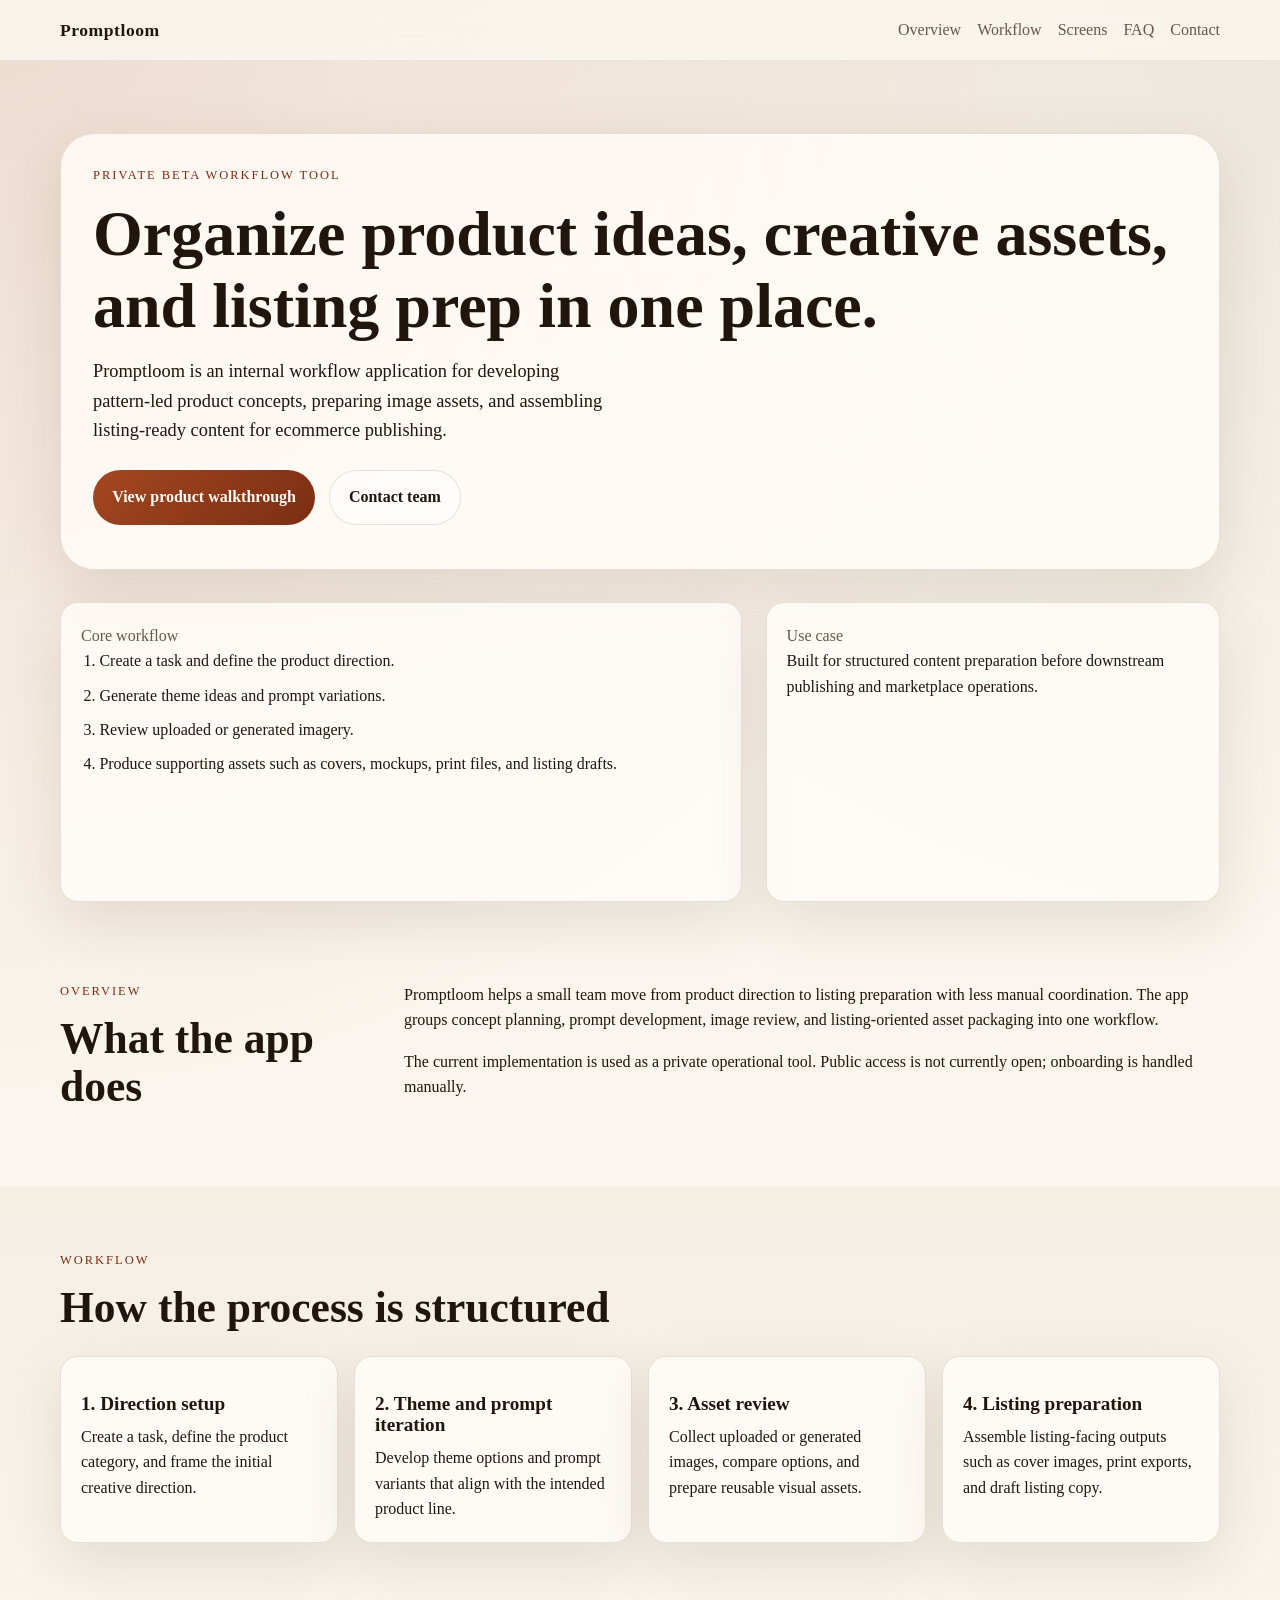
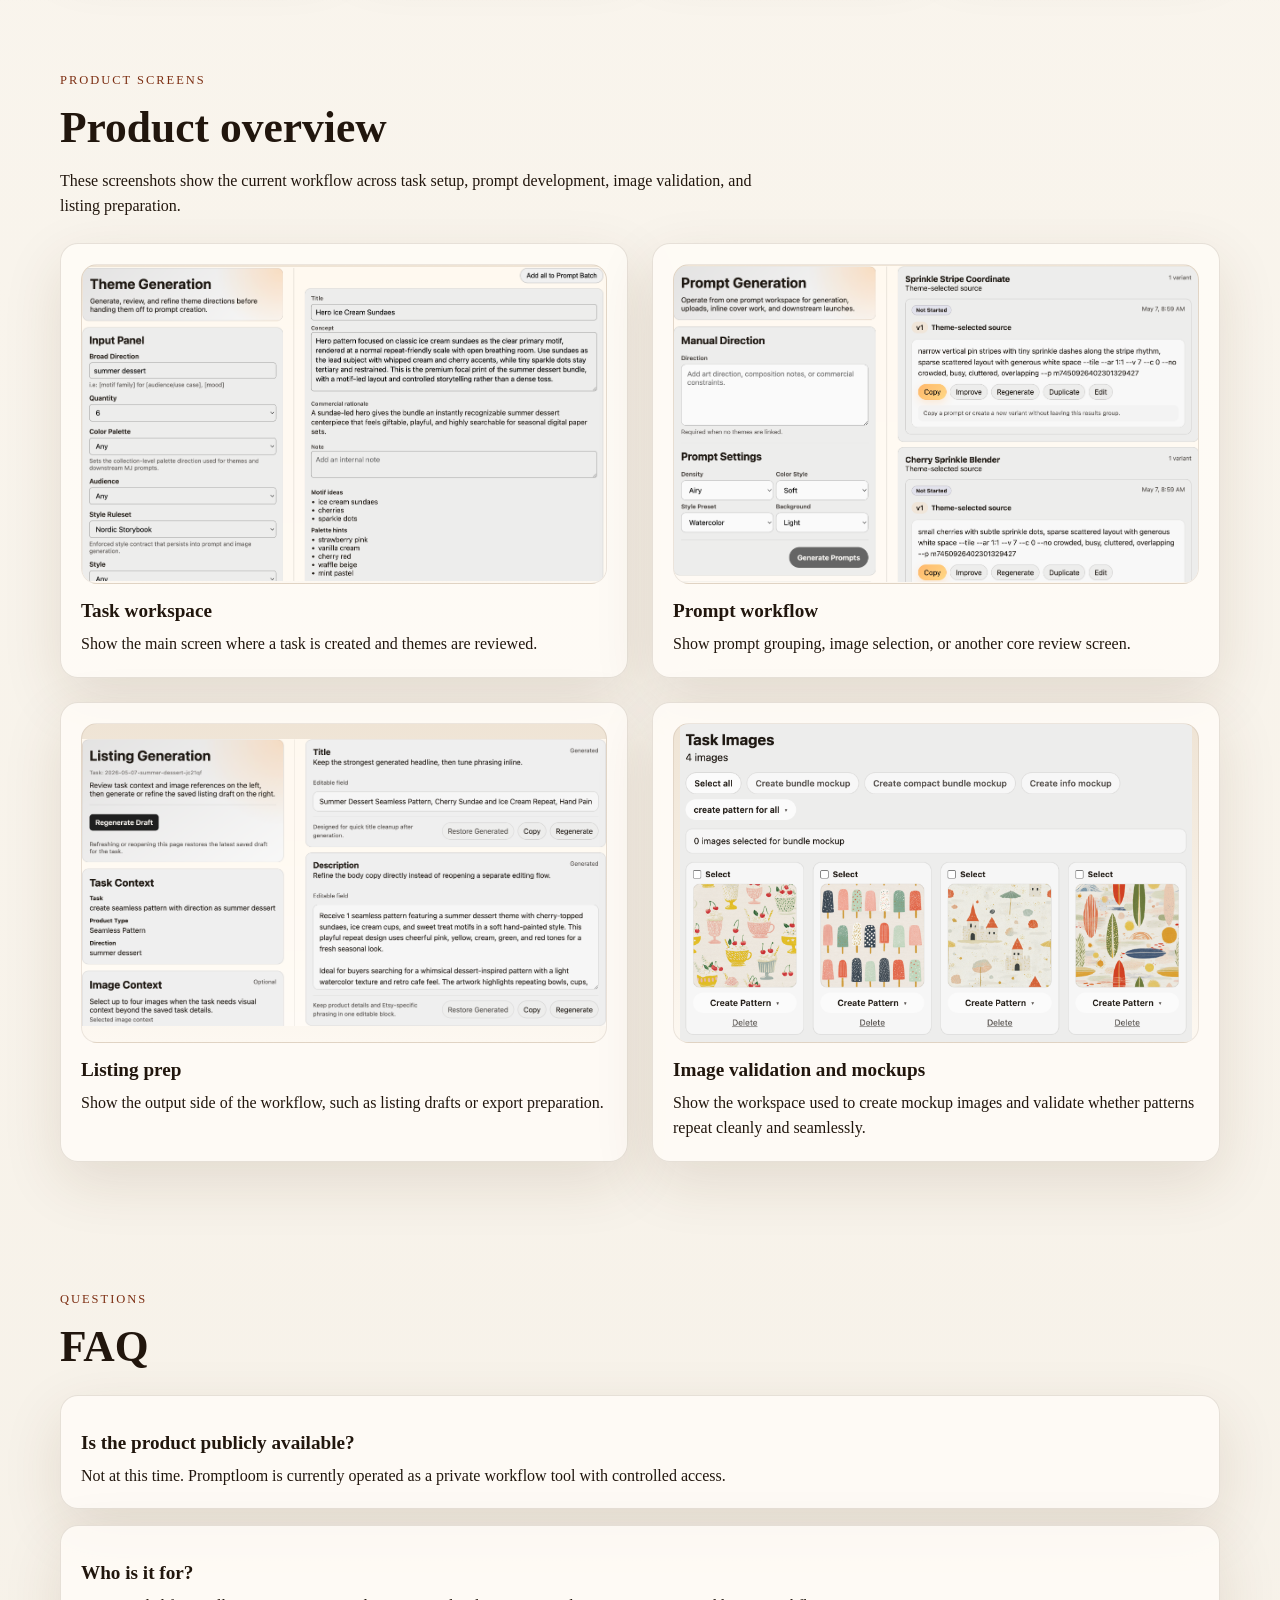
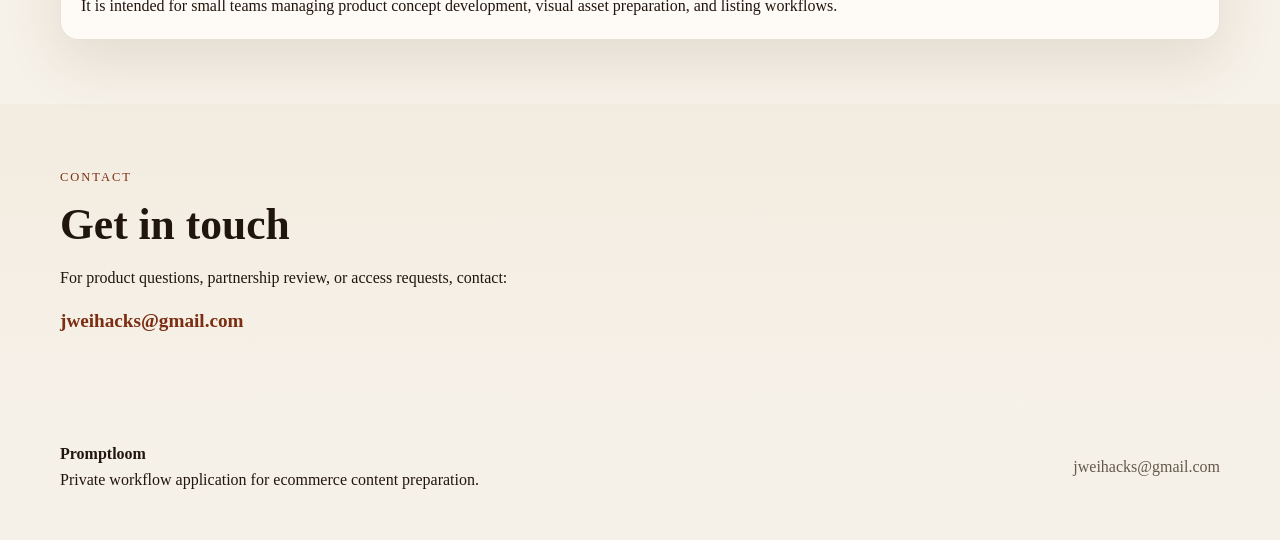
==== commit 5594c66d: "update app name" ====
--- a/index.html
+++ b/index.html
@@ -3,17 +3,17 @@
   <head>
     <meta charset="UTF-8" />
     <meta name="viewport" content="width=device-width, initial-scale=1.0" />
-    <title>Etsy Workbench | Creative Workflow for Product Listings</title>
+    <title>Promptloom | Creative Workflow for Product Listings</title>
     <meta
       name="description"
-      content="Etsy Workbench is a private workflow tool for shaping product concepts, generating creative assets, and preparing listing-ready content."
+      content="Promptloom is a private workflow tool for shaping product concepts, generating creative assets, and preparing listing-ready content."
     />
     <link rel="stylesheet" href="./styles.css" />
   </head>
   <body>
     <header class="site-header">
       <div class="container nav-row">
-        <a class="brand" href="#top">Etsy Workbench</a>
+        <a class="brand" href="#top">Promptloom</a>
         <nav class="site-nav" aria-label="Primary">
           <a href="#overview">Overview</a>
           <a href="#workflow">Workflow</a>
@@ -31,7 +31,7 @@
             <p class="eyebrow">Private beta workflow tool</p>
             <h1>Organize product ideas, creative assets, and listing prep in one place.</h1>
             <p class="lede">
-              Etsy Workbench is an internal workflow application for developing pattern-led product concepts,
+              Promptloom is an internal workflow application for developing pattern-led product concepts,
               preparing image assets, and assembling listing-ready content for ecommerce publishing.
             </p>
             <div class="hero-actions">
@@ -70,7 +70,7 @@
           </div>
           <div class="rich-copy">
             <p>
-              Etsy Workbench helps a small team move from product direction to listing preparation with less manual coordination.
+              Promptloom helps a small team move from product direction to listing preparation with less manual coordination.
               The app groups concept planning, prompt development, image review, and listing-oriented asset packaging into one workflow.
             </p>
             <p>
@@ -122,7 +122,7 @@
                 <img
                   class="screen-image"
                   src="./assets/screenshots/theme-workspace.png"
-                  alt="Etsy Workbench task and theme workspace"
+                  alt="Promptloom task and theme workspace"
                 />
               </div>
               <h3>Task workspace</h3>
@@ -133,7 +133,7 @@
                 <img
                   class="screen-image"
                   src="./assets/screenshots/prompt-workflow.png"
-                  alt="Etsy Workbench prompt and image workflow"
+                  alt="Promptloom prompt and image workflow"
                 />
               </div>
               <h3>Prompt workflow</h3>
@@ -144,7 +144,7 @@
                 <img
                   class="screen-image"
                   src="./assets/screenshots/listing-workflow.png"
-                  alt="Etsy Workbench listing preparation workflow"
+                  alt="Promptloom listing preparation workflow"
                 />
               </div>
               <h3>Listing prep</h3>
@@ -155,7 +155,7 @@
                 <img
                   class="screen-image"
                   src="./assets/screenshots/task-images-workspace.png"
-                  alt="Etsy Workbench task images workspace for mockup generation and seamless repeat validation"
+                  alt="Promptloom task images workspace for mockup generation and seamless repeat validation"
                 />
               </div>
               <h3>Image validation and mockups</h3>
@@ -174,7 +174,7 @@
           <div class="faq-list">
             <article class="faq-item">
               <h3>Is the product publicly available?</h3>
-              <p>Not at this time. Etsy Workbench is currently operated as a private workflow tool with controlled access.</p>
+              <p>Not at this time. Promptloom is currently operated as a private workflow tool with controlled access.</p>
             </article>
             <article class="faq-item">
               <h3>Who is it for?</h3>
@@ -185,8 +185,8 @@
       </section>
 
       <section class="section section-alt" id="contact">
-        <div class="container section-grid">
-          <div>
+        <div class="container contact-stack">
+          <div class="contact-heading">
             <p class="eyebrow">Contact</p>
             <h2>Get in touch</h2>
           </div>
@@ -207,7 +207,7 @@
     <footer class="site-footer">
       <div class="container footer-row">
         <div>
-          <strong>Etsy Workbench</strong>
+          <strong>Promptloom</strong>
           <p>Private workflow application for ecommerce content preparation.</p>
         </div>
         <div class="footer-links">
--- a/styles.css
+++ b/styles.css
@@ -385,6 +385,15 @@
   width: 100%;
 }
 
+.contact-stack {
+  display: grid;
+  gap: 1rem;
+}
+
+.contact-heading h2 {
+  margin-bottom: 0;
+}
+
 .contact-email a:hover {
   color: var(--accent);
 }
